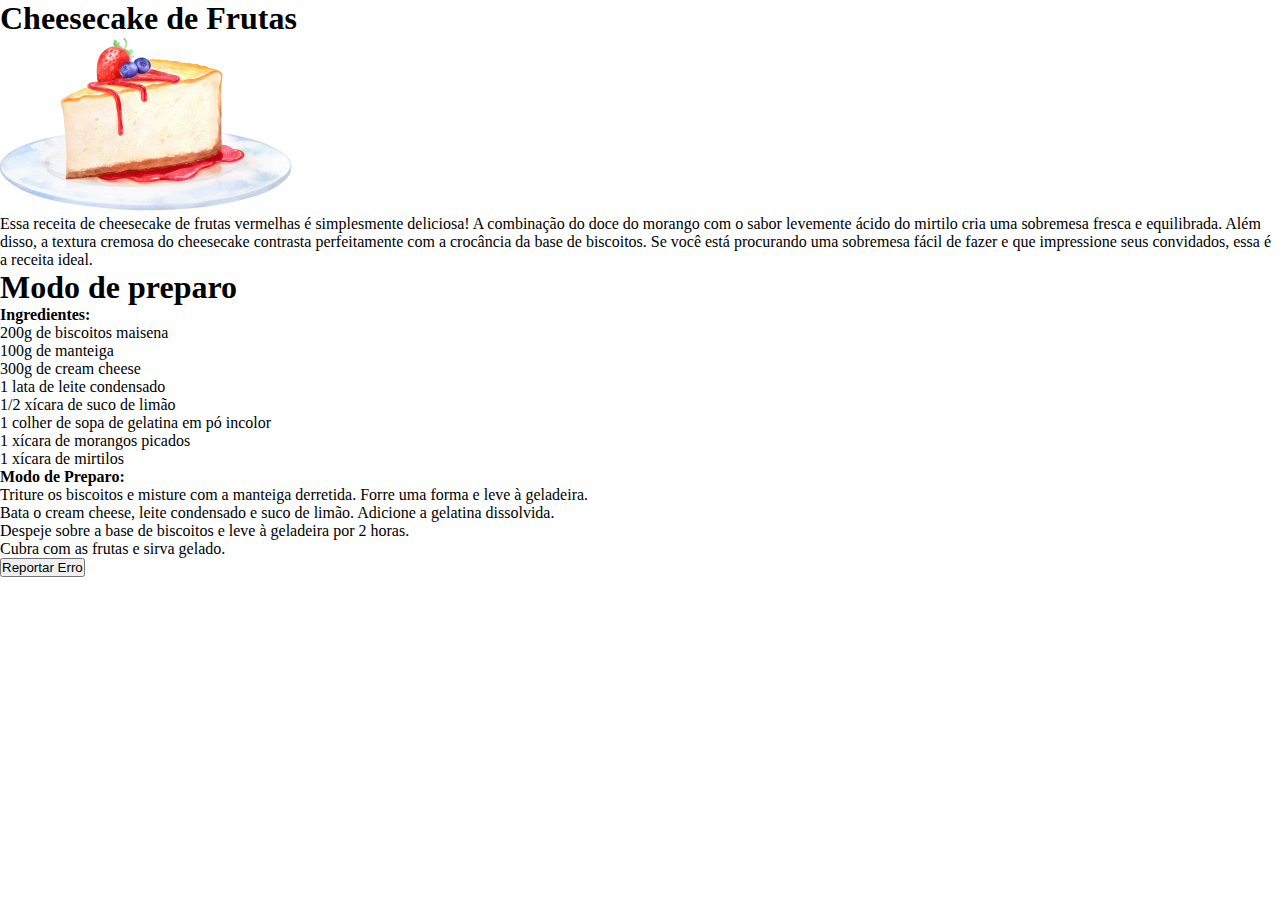
==== stage-03/projeto-03/index.html @ 887fa7f9 "Iniciando o projeto 03: Criação dos arquivos index.html e style.css com a sua estrutura basica. (Pro" ====
<!DOCTYPE html>
<html lang="pt-br">
<head>
  <meta charset="UTF-8">
  <meta name="viewport" content="width=device-width, initial-scale=1.0">
  <title>Cheesecake</title>
  <link rel="stylesheet" href="style.css">
</head>
<body>
  <main>
    <div class="recipe">
      <h1>Cheesecake de Frutas</h1>
      <img src="./assets/01.jpg" alt="a imagem representa uma fatia de cheesecake de frutas">
      <p>Essa receita de cheesecake de frutas vermelhas é simplesmente deliciosa!
        A combinação do doce do morango com o sabor levemente ácido do
        mirtilo cria uma sobremesa fresca e equilibrada. Além disso,
         a textura cremosa do cheesecake contrasta perfeitamente com a
         crocância da base de biscoitos. Se você está procurando uma sobremesa
         fácil de fazer e que impressione seus convidados, essa é a receita ideal.
      </p>
    </div>
    <div class="ingredients">
      <h1>Modo de preparo</h1>
      <ul>
        <strong>Ingredientes:</strong>
        <li>200g de biscoitos maisena</li>
        <li>100g de manteiga</li>
        <li>300g de cream cheese</li>
        <li>1 lata de leite condensado</li>
        <li>1/2 xícara de suco de limão</li>
        <li>1 colher de sopa de gelatina em pó incolor</li>
        <li>1 xícara de morangos picados</li>
        <li>1 xícara de mirtilos</li>
      </ul>
      <ol>
        <strong>Modo de Preparo:</strong>
        <li>Triture os biscoitos e misture com a manteiga derretida. Forre uma forma e leve à geladeira.</li>
        <li>Bata o cream cheese, leite condensado e suco de limão. Adicione a gelatina dissolvida.</li>
        <li>Despeje sobre a base de biscoitos e leve à geladeira por 2 horas.</li>
        <li>Cubra com as frutas e sirva gelado.</li>
      </ol>
    </div>
    <button>Reportar Erro</button>
  </main>
</body>
</html>
---- stage-03/projeto-03/style.css ----
* {
  margin: 0;
  padding: 0;
  box-sizing: border-box;
}
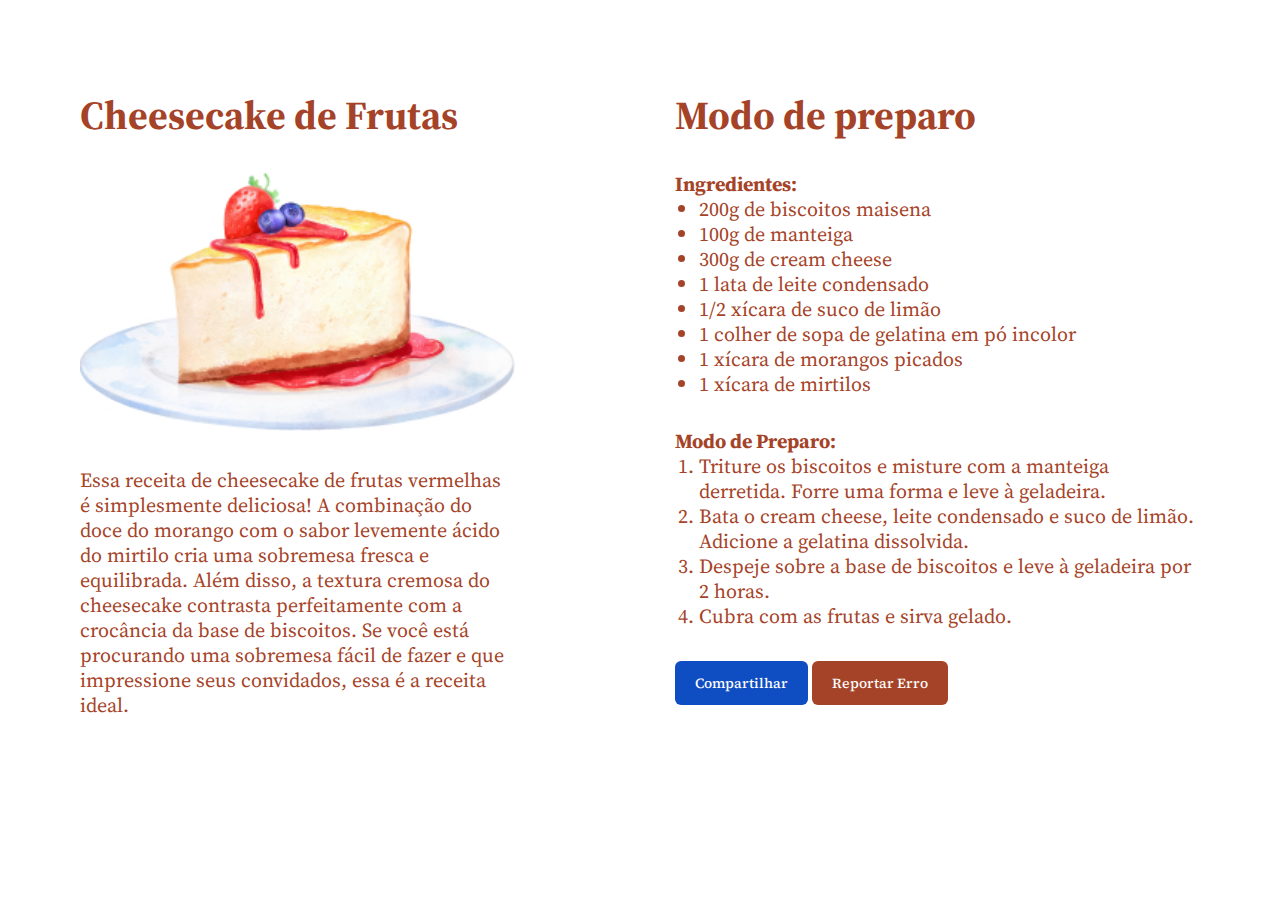
==== commit ef12bf7c: "Finalizando o projeto 03 do stage 03 aprendendo conceitos sobre responsividade e mobile first" ====
--- a/stage-03/projeto-03/index.html
+++ b/stage-03/projeto-03/index.html
@@ -3,8 +3,11 @@
 <head>
   <meta charset="UTF-8">
   <meta name="viewport" content="width=device-width, initial-scale=1.0">
+  <link rel="preconnect" href="https://fonts.googleapis.com">
+  <link rel="preconnect" href="https://fonts.gstatic.com" crossorigin>
   <title>Cheesecake</title>
   <link rel="stylesheet" href="style.css">
+  <link href="https://fonts.googleapis.com/css2?family=Source+Serif+4:wght@500&family=Source+Serif+Pro:wght@400;700&display=swap" rel="stylesheet">
 </head>
 <body>
   <main>
@@ -20,9 +23,10 @@
       </p>
     </div>
     <div class="ingredients">
-      <h1>Modo de preparo</h1>
+      <h2>Modo de preparo</h2>
+
+      <strong>Ingredientes:</strong>
       <ul>
-        <strong>Ingredientes:</strong>
         <li>200g de biscoitos maisena</li>
         <li>100g de manteiga</li>
         <li>300g de cream cheese</li>
@@ -32,15 +36,17 @@
         <li>1 xícara de morangos picados</li>
         <li>1 xícara de mirtilos</li>
       </ul>
+      
+      <strong>Modo de Preparo:</strong>
       <ol>
-        <strong>Modo de Preparo:</strong>
         <li>Triture os biscoitos e misture com a manteiga derretida. Forre uma forma e leve à geladeira.</li>
         <li>Bata o cream cheese, leite condensado e suco de limão. Adicione a gelatina dissolvida.</li>
         <li>Despeje sobre a base de biscoitos e leve à geladeira por 2 horas.</li>
         <li>Cubra com as frutas e sirva gelado.</li>
       </ol>
+      <button class="share">Compartilhar</button>
+      <button>Reportar Erro</button>
     </div>
-    <button>Reportar Erro</button>
   </main>
 </body>
 </html>--- a/stage-03/projeto-03/style.css
+++ b/stage-03/projeto-03/style.css
@@ -1,5 +1,114 @@
+/* DEFININDO PROPRIEDADES GLOBAIS */
 * {
   margin: 0;
   padding: 0;
   box-sizing: border-box;
+  -webkit-font-smoothing: antialiased;
+  -moz-osx-font-smoothing: grayscale;
+}
+
+:root {
+  font-family: 'Source Serif Pro', sans-serif;
+  font-size: 62.5%;
+}
+
+body {
+  color: #a54328;
+  font-size: 1.6rem
+}
+
+h1 ,h2{
+  font-size: 2.8rem;
+  line-height: 3.6rem;
+}
+h2 {
+  margin-bottom: 3.2rem;
+}
+p, li, strong {
+  font-size: 1.4rem;
+  line-height: 1.8rem;
+}
+
+/* MAIN */
+main {
+  margin-inline: auto;
+  padding: 5.6rem 4rem;
+  max-width: 32rem;
+  box-sizing: content-box;
+  display: flex;
+  flex-direction: column;
+  gap: 3.2rem;
+}
+
+/* imagem */
+img {
+  width: 100%;
+  margin-block: 3.2rem;
+}
+
+/* button */
+button {
+  font-family: 'Source Serif 4', sans-serif;
+  font-size: 1.0rem;
+  font-weight: 500;
+  padding: .8rem 1.3rem;
+  color: #FFF;
+  background-color: #a54328;
+  border: none;
+  border-radius: .6rem;
+  margin-top: 3.2rem;
+}
+button:hover {
+  background-color: #bb4b2d;
+}
+
+.share {
+  background-color: #0f4dc2;
+}
+.share:hover {
+  background-color: #1359da;
+}
+
+/* Alinhamento das listas */
+ ul, ol {
+  padding-left: 2.4rem;
+ }
+
+ul {
+  margin-bottom: 3.2rem;
+}
+
+
+/* DESKTOP */
+
+@media (min-width: 1080px) {
+  main {
+    flex-direction: row;
+    max-width: fit-content;
+    gap: 16rem;
+    padding: 9rem 6rem;
+  }
+
+  .recipe {
+    max-width: 43.5rem;
+  }
+  .ingredients {
+    max-width: 52.5rem;
+  }
+
+  h1, h2 {
+    font-size: 4rem;
+    line-height: 5rem;
+  }
+
+  p, li, strong {
+    font-size: 2rem;
+    line-height: 2.5rem;
+  }
+
+  button {
+    font-size: 1.4rem;
+    line-height: 2.4rem;
+    padding: 1rem 2rem;
+  }
 }